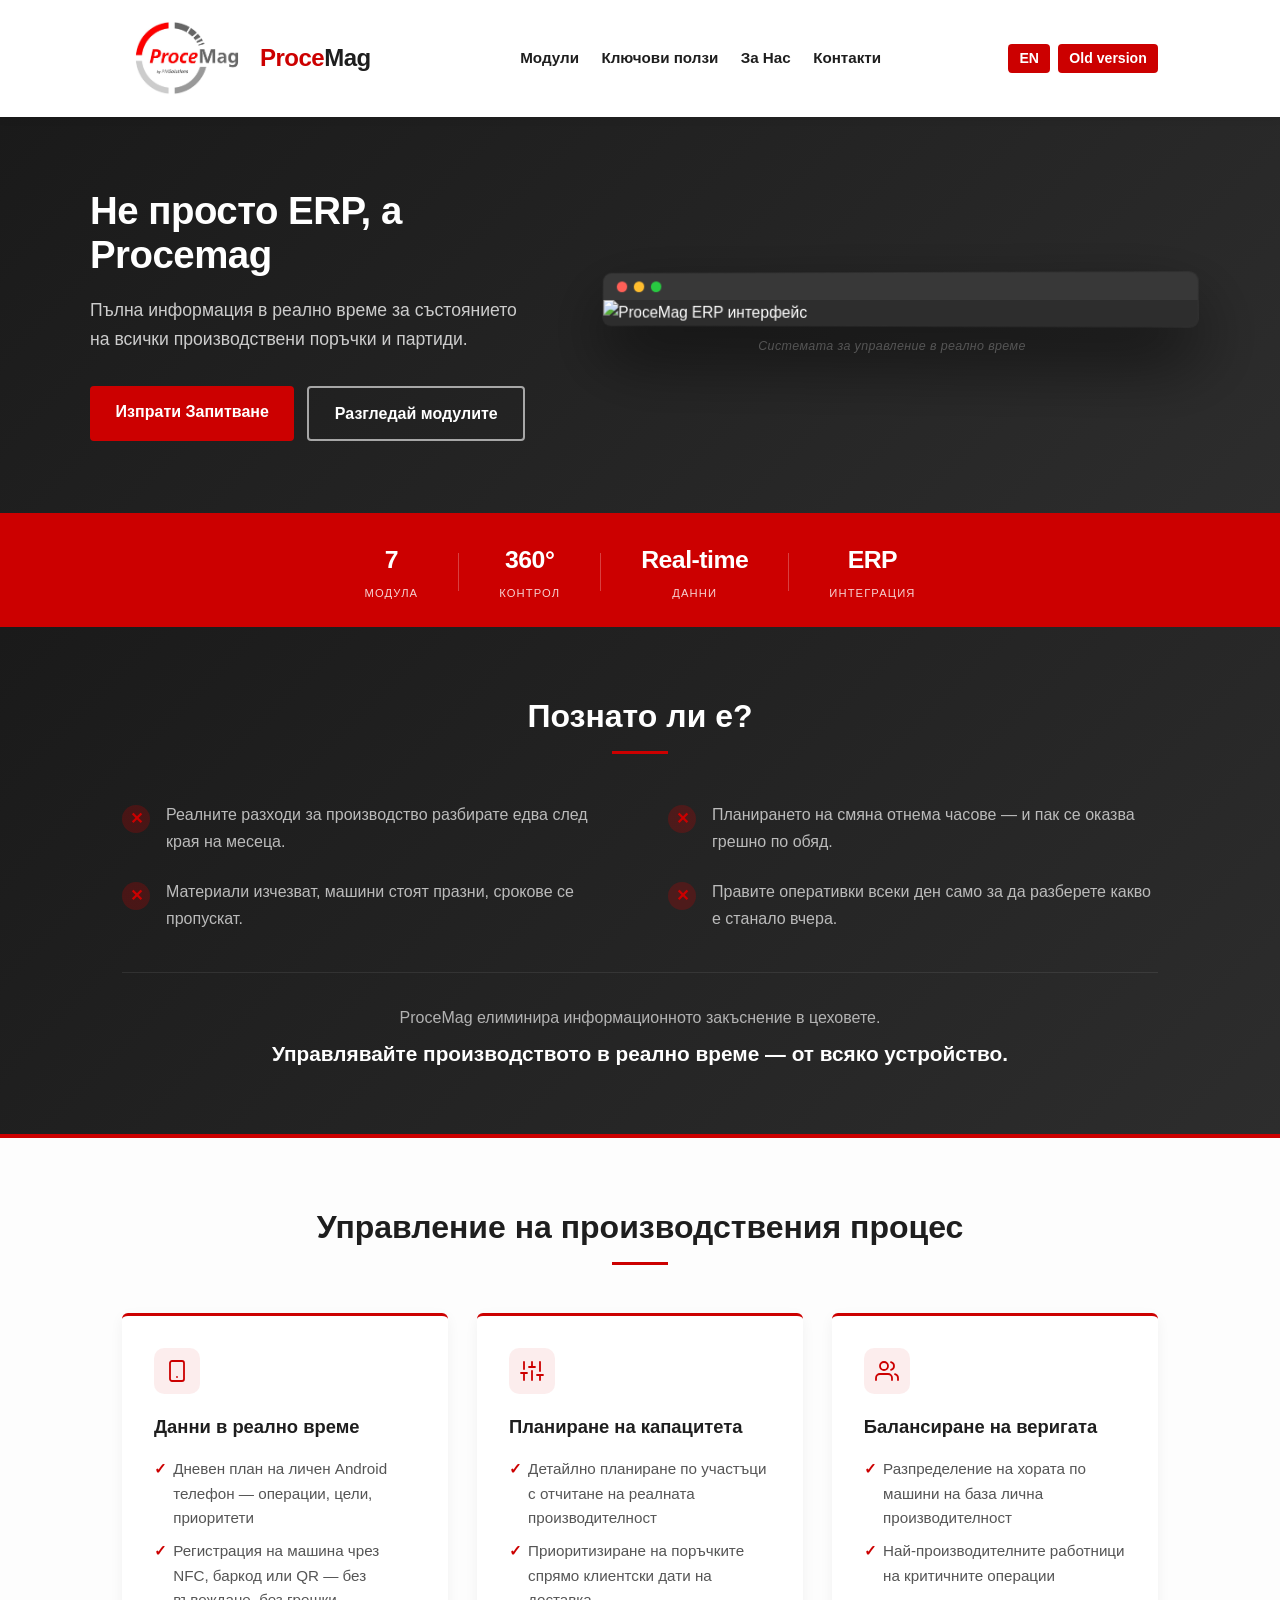
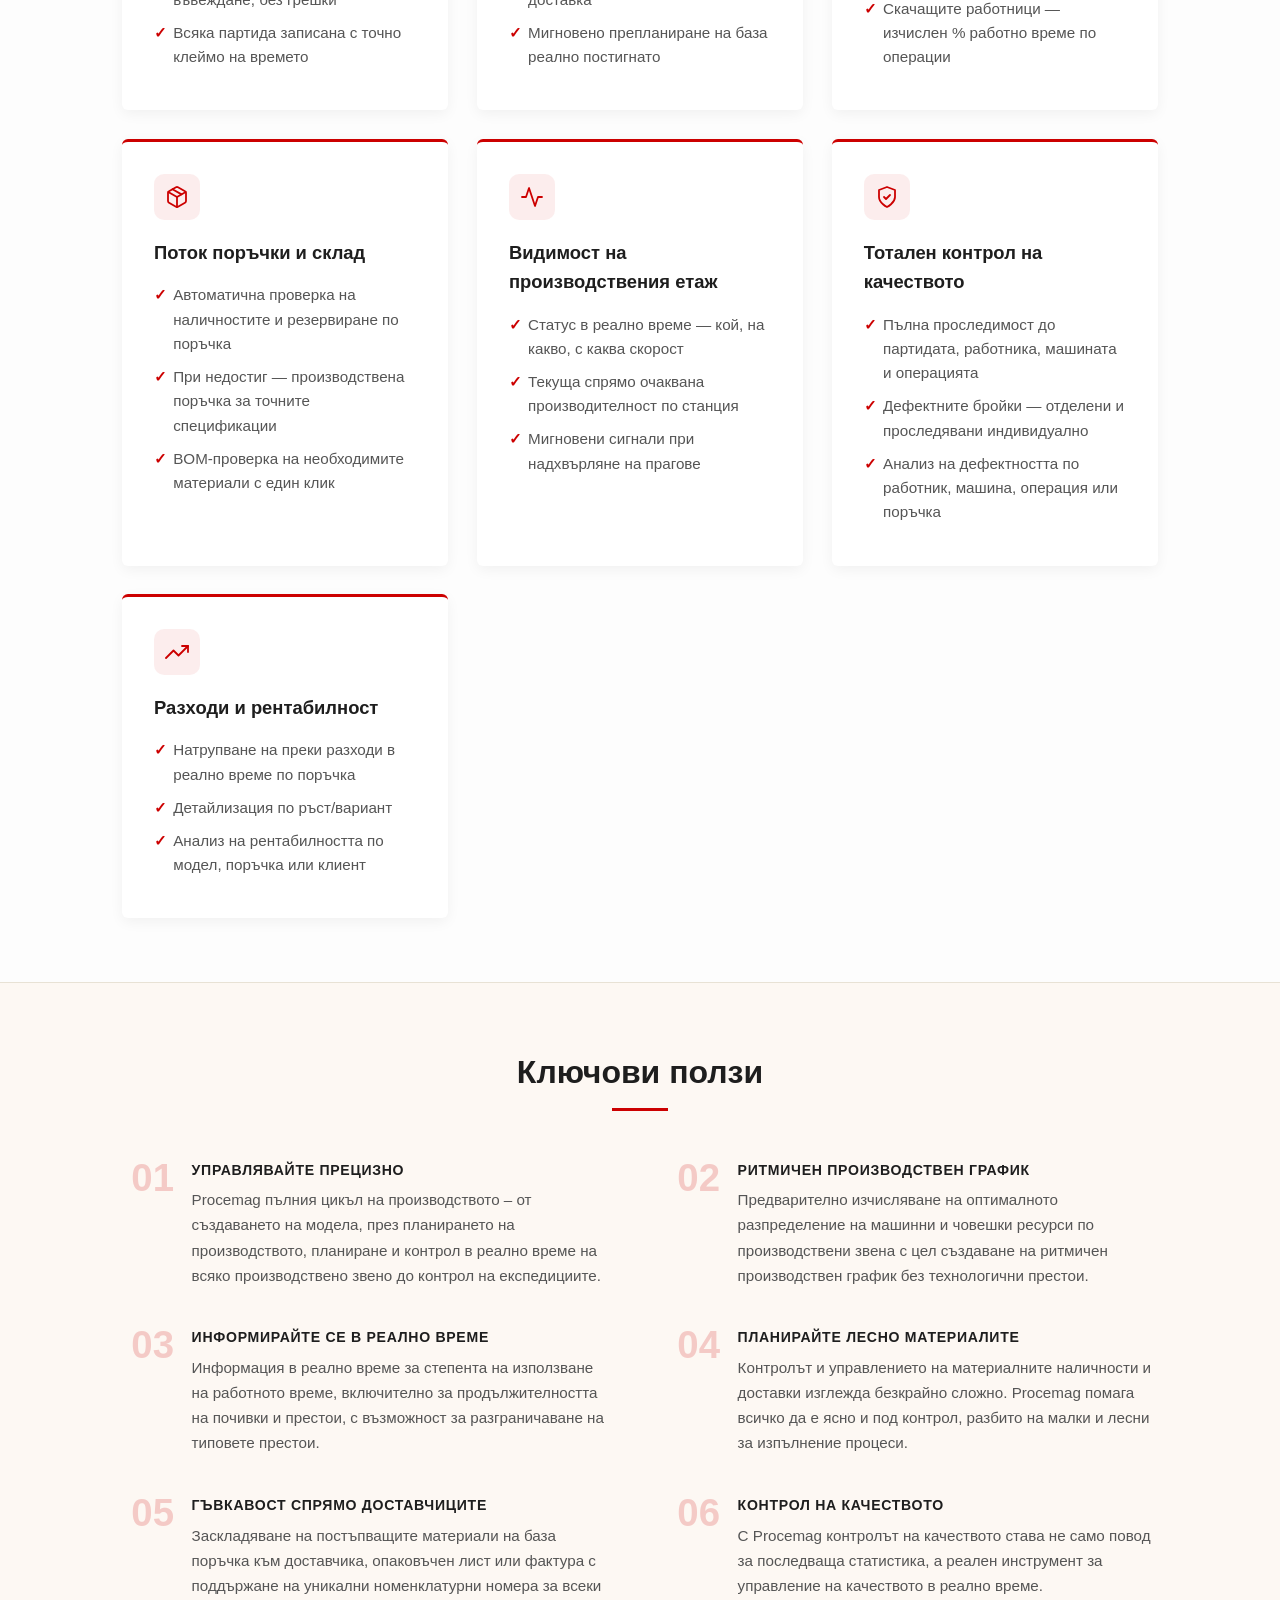
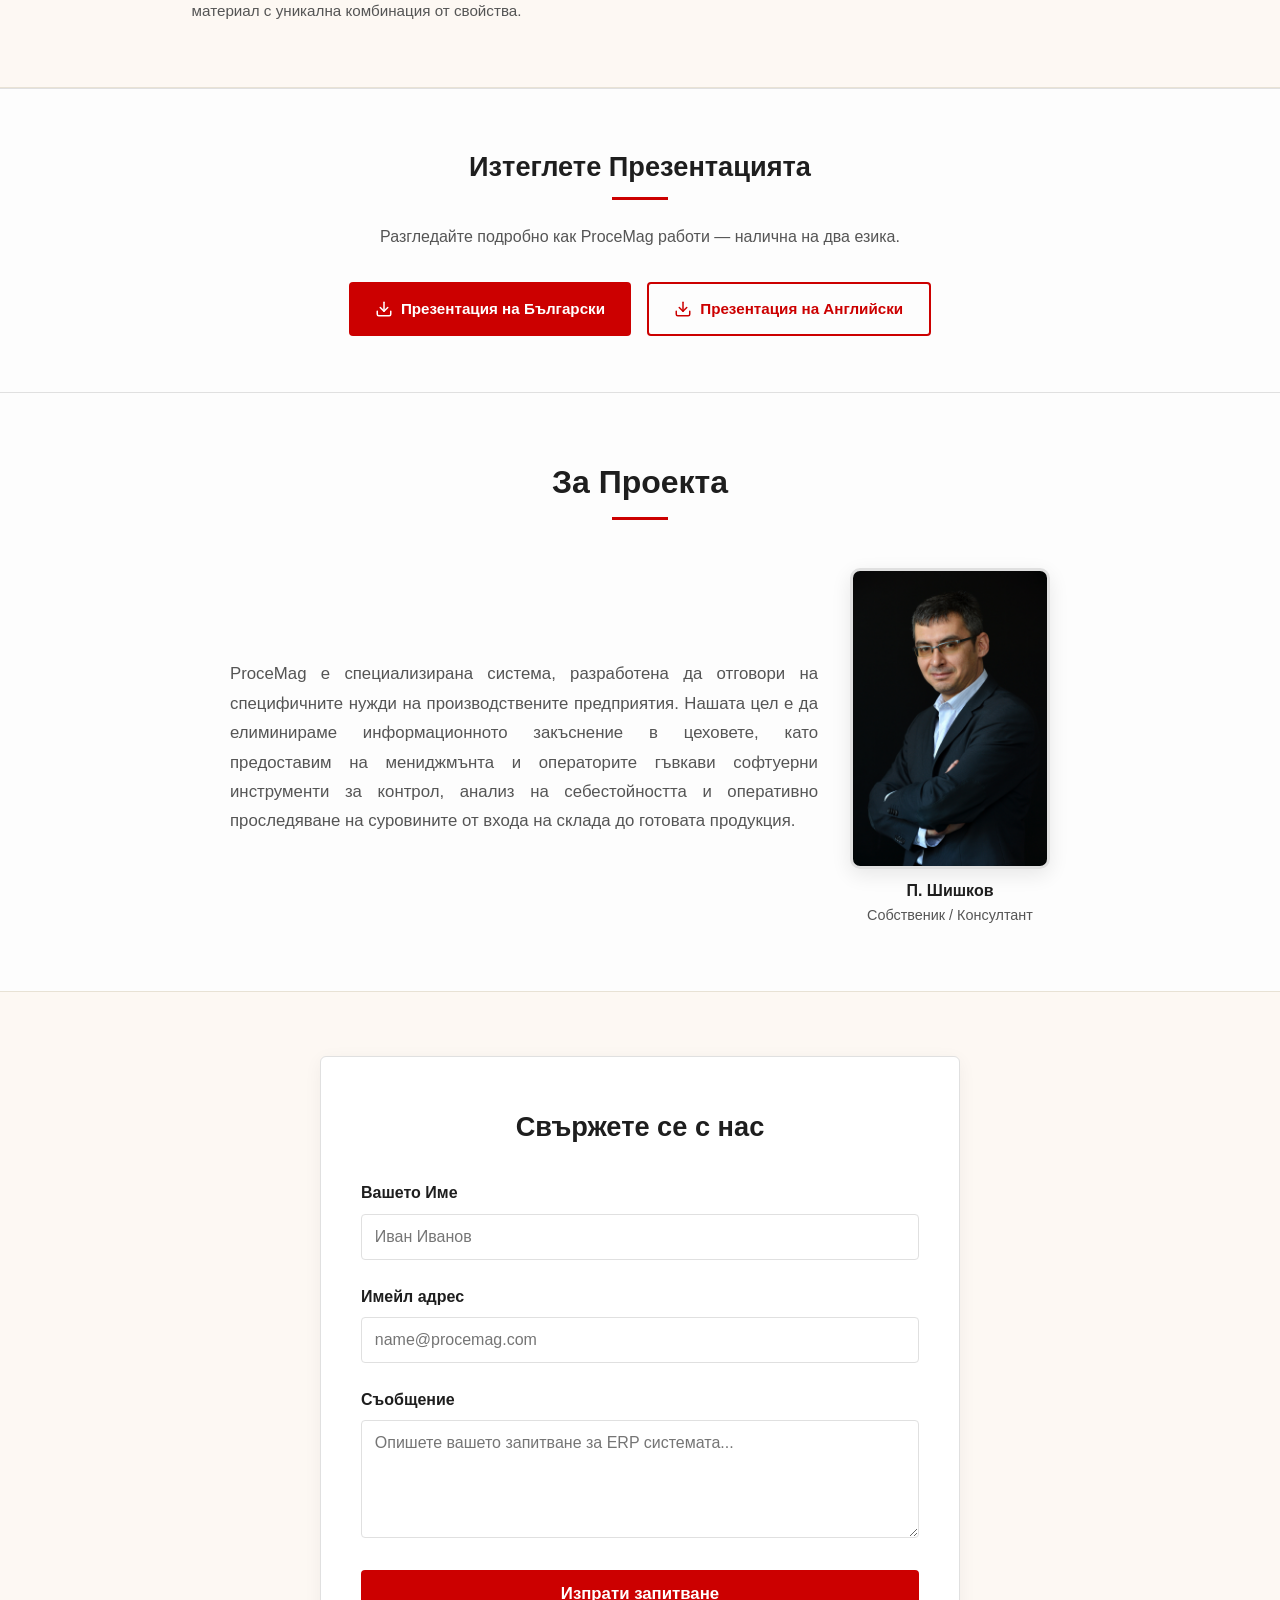
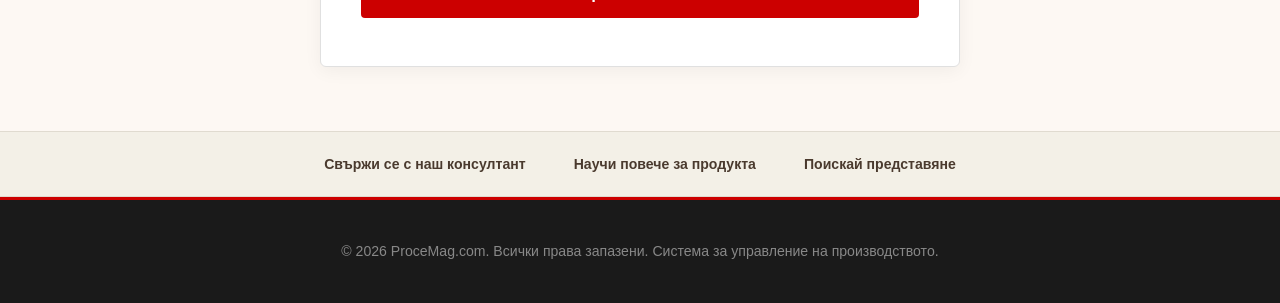
==== Index.html @ 3af95a16 "Add files via upload" ====
<!DOCTYPE html>
<html lang="bg">
<head>
    <meta charset="UTF-8">
    <meta name="viewport" content="width=device-width, initial-scale=1.0">
    <title data-i18n-key="title">ProceMag - Управление на производствения процес</title>
    <style>
        :root {
            --primary:       #cc0000;
            --primary-hover: #a30000;
            --dark:          #1e1e1e;
            --light:         #fdfdfd;
            --gray:          #555555;
            --border:        #e0e0e0;
            --warm:          #FDF8F3;
            --warm-border:   #e8e2d5;
        }

        *, *::before, *::after { box-sizing: border-box; margin: 0; padding: 0; }

        body {
            font-family: 'Segoe UI', Arial, sans-serif;
            background: var(--light);
            color: var(--dark);
            line-height: 1.6;
        }

        /* ── HEADER / NAV ───────────────────────────────────────── */
        header {
            background: #fff;
            box-shadow: 0 2px 8px rgba(0,0,0,0.08);
            position: sticky;
            top: 0;
            z-index: 1000;
        }

        .nav-container {
            max-width: 1100px;
            margin: 0 auto;
            display: flex;
            align-items: center;
            justify-content: space-between;
            padding: 0.9rem 2rem;
            gap: 1rem;
        }

        .logo-container {
            display: flex;
            align-items: center;
            text-decoration: none;
            flex-shrink: 0;
        }
        .logo-img  { width: 130px; height: auto; margin-right: 0.5rem; }
        .logo-text { font-size: 1.5rem; font-weight: 800; color: var(--primary); letter-spacing: -0.5px; }
        .logo-dot  { color: var(--dark); }

        nav {
            display: flex;
            align-items: center;
            flex-wrap: wrap;
        }
        nav a {
            text-decoration: none;
            color: var(--dark);
            margin-left: 1.4rem;
            font-weight: 600;
            font-size: 0.95rem;
            white-space: nowrap;
            transition: color 0.2s;
        }
        nav a:hover { color: var(--primary); }

        .nav-actions {
            display: flex;
            align-items: center;
            gap: 0.5rem;
            flex-shrink: 0;
        }

        /* Hamburger (hidden on desktop) */
        .hamburger {
            display: none;
            flex-direction: column;
            justify-content: space-between;
            width: 22px;
            height: 16px;
            background: none;
            border: none;
            cursor: pointer;
            padding: 0;
        }
        .hamburger span {
            display: block;
            height: 2px;
            background: var(--dark);
            border-radius: 2px;
            transition: all 0.25s;
        }

        /* ── BUTTONS ─────────────────────────────────────────────── */
        .btn {
            display: inline-block;
            background: var(--primary);
            color: #fff;
            padding: 0.8rem 1.6rem;
            border-radius: 4px;
            text-decoration: none;
            font-weight: 600;
            border: none;
            cursor: pointer;
            transition: background 0.2s;
            font-size: 1rem;
        }
        .btn:hover      { background: var(--primary-hover); }
        .btn.small      { padding: 0.42rem 0.7rem; font-size: 0.88rem; }
        .btn.secondary  { background: transparent; color: #fff; border: 2px solid rgba(255,255,255,0.6); }
        .btn.secondary:hover { background: rgba(255,255,255,0.12); }

        /* ── HERO ────────────────────────────────────────────────── */
        .hero {
            background: linear-gradient(135deg, #1a1a1a 0%, #2d2d2d 100%);
            color: #fff;
            padding: 4.5rem 2rem;
            border-bottom: 4px solid var(--primary);
            overflow: hidden;
        }
        .hero-container {
            max-width: 1100px;
            margin: 0 auto;
            display: flex;
            align-items: center;
            gap: 4rem;
        }
        .hero-text       { flex: 0 0 40%; }
        .hero-text h1    { font-size: 2.4rem; font-weight: 800; letter-spacing: -0.5px; line-height: 1.15; margin-bottom: 1.2rem; }
        .hero-text p     { font-size: 1.1rem; color: #ccc; margin-bottom: 2rem; line-height: 1.65; }
        .hero-btns       { display: flex; gap: 0.8rem; flex-wrap: wrap; }

        .hero-visual { flex: 1; min-width: 0; }

        .screenshot-frame {
            background: #2d2d2d;
            border-radius: 8px;
            overflow: hidden;
            box-shadow: 0 30px 70px rgba(0,0,0,0.6), 0 0 0 1px rgba(255,255,255,0.07);
            transform: perspective(900px) rotateY(-5deg) rotateX(2deg);
            transition: transform 0.45s ease;
            position: relative;
        }
        .screenshot-frame:hover {
            transform: perspective(900px) rotateY(0deg) rotateX(0deg);
        }
        .screenshot-toolbar {
            background: #383838;
            padding: 8px 14px;
            display: flex;
            gap: 7px;
            align-items: center;
        }
        .screenshot-toolbar .dot { width: 11px; height: 11px; border-radius: 50%; }
        .dot-r { background: #ff5f57; }
        .dot-y { background: #ffbd2e; }
        .dot-g { background: #28c941; }

        .screenshot-frame { cursor: zoom-in; }
        .screenshot-frame img { width: 100%; display: block; opacity: 1; image-rendering: -webkit-optimize-contrast; }

        .zoom-badge {
            position: absolute;
            bottom: 0.6rem; right: 0.6rem;
            background: rgba(0,0,0,0.55);
            color: #fff;
            border-radius: 4px;
            padding: 0.25rem 0.5rem;
            font-size: 0.72rem;
            display: flex; align-items: center; gap: 0.3rem;
            opacity: 0;
            transition: opacity 0.2s;
            pointer-events: none;
            backdrop-filter: blur(4px);
        }
        .zoom-badge svg { width: 13px; height: 13px; stroke: #fff; fill: none; stroke-width: 2; }
        .screenshot-frame:hover .zoom-badge { opacity: 1; }

        /* ── IMAGE LIGHTBOX ──────────────────────────────────────── */
        .img-lightbox {
            position: fixed;
            inset: 0;
            background: rgba(0,0,0,0.9);
            display: none;
            align-items: center;
            justify-content: center;
            z-index: 3000;
            padding: 2rem;
            cursor: zoom-out;
        }
        .img-lightbox.open { display: flex; }
        .img-lightbox img {
            max-width: 95vw;
            max-height: 90vh;
            object-fit: contain;
            border-radius: 6px;
            box-shadow: 0 20px 60px rgba(0,0,0,0.8);
            cursor: default;
        }
        .lightbox-close {
            position: absolute;
            top: 1rem; right: 1.4rem;
            background: none;
            border: none;
            color: #fff;
            font-size: 2.2rem;
            line-height: 1;
            cursor: pointer;
            opacity: 0.7;
            transition: opacity 0.2s;
        }
        .lightbox-close:hover { opacity: 1; }

        .screenshot-caption {
            text-align: center;
            color: rgba(255,255,255,0.38);
            font-size: 0.78rem;
            margin-top: 0.75rem;
            font-style: italic;
            letter-spacing: 0.03em;
        }

        /* ── STATS STRIP ─────────────────────────────────────────── */
        .stats-strip {
            background: var(--primary);
            color: #fff;
            padding: 1.4rem 2rem;
        }
        .stats-inner {
            max-width: 1100px;
            margin: 0 auto;
            display: flex;
            justify-content: center;
            align-items: center;
            gap: 2.5rem;
            flex-wrap: wrap;
        }
        .stat { text-align: center; }
        .stat strong { display: block; font-size: 1.55rem; font-weight: 800; letter-spacing: -0.5px; }
        .stat span   { font-size: 0.7rem; opacity: 0.82; text-transform: uppercase; letter-spacing: 0.1em; }
        .stat-divider { width: 1px; height: 38px; background: rgba(255,255,255,0.25); flex-shrink: 0; }

        /* ── SHARED SECTION WRAPPER ──────────────────────────────── */
        .section-inner {
            max-width: 1100px;
            margin: 0 auto;
            padding: 4rem 2rem;
        }

        .section-title {
            text-align: center;
            font-size: 2rem;
            color: var(--dark);
            margin-bottom: 3rem;
            position: relative;
            padding-bottom: 0.75rem;
        }
        .section-title::after {
            content: '';
            position: absolute;
            bottom: 0; left: 50%;
            transform: translateX(-50%);
            width: 56px; height: 3px;
            background: var(--primary);
        }

        /* ── FEATURES (white) ────────────────────────────────────── */
        .features-section { background: var(--light); }

        .grid {
            display: grid;
            grid-template-columns: repeat(auto-fit, minmax(290px, 1fr));
            gap: 1.8rem;
        }

        .card {
            background: #fff;
            padding: 2rem;
            border-radius: 6px;
            border-top: 3px solid var(--primary);
            box-shadow: 0 4px 14px rgba(0,0,0,0.05);
            transition: transform 0.22s ease, box-shadow 0.22s ease;
        }
        .card:hover {
            transform: translateY(-5px);
            box-shadow: 0 16px 36px rgba(0,0,0,0.1);
        }

        .card-icon {
            width: 46px; height: 46px;
            background: rgba(204,0,0,0.07);
            border-radius: 10px;
            display: flex; align-items: center; justify-content: center;
            margin-bottom: 1.1rem;
        }
        .card-icon svg {
            width: 24px; height: 24px;
            stroke: var(--primary); fill: none;
            stroke-width: 1.8; stroke-linecap: round; stroke-linejoin: round;
        }

        .card h3 { font-size: 1.15rem; margin-bottom: 1rem; color: var(--dark); }

        .card ul { list-style: none; }
        .card li {
            margin-bottom: 0.55rem;
            color: var(--gray);
            padding-left: 1.2rem;
            position: relative;
            font-size: 0.95rem;
        }
        .card li::before { content: "✓"; position: absolute; left: 0; color: var(--primary); font-weight: 700; }

        /* ── BENEFITS (warm bg, numbered) ────────────────────────── */
        .benefits-section {
            background: var(--warm);
            border-top: 1px solid var(--warm-border);
            border-bottom: 1px solid var(--warm-border);
        }
        .benefits-grid {
            display: grid;
            grid-template-columns: 1fr 1fr;
            gap: 2.4rem 3.5rem;
        }
        .benefit-item { display: flex; gap: 1.1rem; align-items: flex-start; }
        .benefit-number {
            font-size: 2.4rem; font-weight: 800;
            color: var(--primary); opacity: 0.18;
            line-height: 1; flex-shrink: 0;
            width: 52px; text-align: right;
        }
        .benefit-body h3 {
            font-size: 0.88rem; font-weight: 700;
            color: var(--dark); margin-bottom: 0.4rem;
            letter-spacing: 0.05em; text-transform: uppercase;
        }
        .benefit-body p { font-size: 0.95rem; color: var(--gray); line-height: 1.65; }

        /* ── ABOUT (white) ───────────────────────────────────────── */
        .about-wrap { background: var(--light); }
        .about-section { max-width: 820px; margin: 0 auto; }
        .about-inner { display: flex; gap: 2rem; align-items: center; flex-wrap: wrap; margin-top: 1rem; }
        .about-text  { flex: 1; min-width: 240px; font-size: 1.05rem; color: var(--gray); text-align: justify; line-height: 1.75; }
        .about-photo {
            width: 210px; height: auto; max-width: 100%;
            object-fit: cover; object-position: center;
            border-radius: 10px;
            box-shadow: 0 6px 20px rgba(0,0,0,0.09);
            border: 3px solid var(--border);
            display: block; margin: 0 auto;
        }

        /* ── CONTACT (warm bg) ───────────────────────────────────── */
        .contact-wrap {
            background: var(--warm);
            border-top: 1px solid var(--warm-border);
        }
        .contact-section {
            background: #fff;
            border-radius: 6px;
            border: 1px solid var(--border);
            padding: 3rem 2.5rem;
            max-width: 640px;
            margin: 0 auto;
            box-shadow: 0 4px 18px rgba(0,0,0,0.05);
        }
        .form-group { margin-bottom: 1.5rem; }
        .form-group label { display: block; margin-bottom: 0.5rem; font-weight: 600; color: var(--dark); }
        .form-group input,
        .form-group textarea {
            width: 100%; padding: 0.8rem;
            border: 1px solid var(--border); border-radius: 4px;
            font-size: 1rem; outline: none;
            transition: border-color 0.2s; font-family: inherit;
        }
        .form-group input:focus,
        .form-group textarea:focus { border-color: var(--primary); }
        .submit-btn {
            width: 100%; background: var(--primary); color: #fff;
            border: none; padding: 0.9rem; font-size: 1.05rem;
            font-weight: 600; border-radius: 4px; cursor: pointer;
            transition: background 0.2s;
        }
        .submit-btn:hover { background: var(--primary-hover); }

        /* ── PRE-FOOTER CTA STRIP ────────────────────────────────── */
        .cta-strip {
            background: #F3F0E7;
            border-top: 1px solid #e0dbd0;
            border-bottom: 1px solid #e0dbd0;
            padding: 1.3rem 2rem;
        }
        .cta-strip-inner {
            max-width: 1100px; margin: 0 auto;
            display: flex; justify-content: center;
            align-items: center; gap: 3rem; flex-wrap: wrap;
        }
        .cta-strip a {
            color: #4a3a2e; text-decoration: none;
            font-size: 0.88rem; font-weight: 600;
            white-space: nowrap; transition: color 0.2s;
        }
        .cta-strip a:hover { color: var(--primary); text-decoration: underline; }

        /* ── FOOTER ──────────────────────────────────────────────── */
        footer {
            text-align: center; padding: 2.5rem;
            background: #1a1a1a; color: #888;
            font-size: 0.88rem; border-top: 3px solid var(--primary);
        }

        /* ── MODAL ───────────────────────────────────────────────── */
        .modal-overlay {
            position: fixed; inset: 0;
            background: rgba(0,0,0,0.62);
            display: none; align-items: center; justify-content: center;
            z-index: 2000;
        }
        .modal-content {
            width: 95%; max-width: 1100px; height: 85%;
            background: #fff; border-radius: 6px;
            overflow: hidden; display: flex; flex-direction: column;
        }
        .modal-header {
            padding: 0.5rem 1rem; background: #fafafa;
            border-bottom: 1px solid var(--border);
            display: flex; align-items: center; justify-content: space-between;
        }
        .modal-body { flex: 1 1 auto; }
        .modal-body iframe { width: 100%; height: 100%; border: 0; }

        /* ── PAIN POINTS ─────────────────────────────────────────── */
        .pain-section {
            background: linear-gradient(135deg, #1a1a1a 0%, #2d2d2d 100%);
            color: #fff;
            border-bottom: 4px solid var(--primary);
        }
        .pain-section .section-title { color: #fff; }
        .pain-section .section-title::after { background: var(--primary); }
        .pain-grid {
            display: grid;
            grid-template-columns: 1fr 1fr;
            gap: 1.5rem 3.5rem;
            margin-bottom: 2.5rem;
        }
        .pain-item {
            display: flex;
            gap: 1rem;
            align-items: flex-start;
        }
        .pain-x {
            flex-shrink: 0;
            width: 28px; height: 28px;
            border-radius: 50%;
            background: rgba(204,0,0,0.25);
            display: flex; align-items: center; justify-content: center;
            color: var(--primary);
            font-weight: 800;
            font-size: 1rem;
            margin-top: 0.15rem;
        }
        .pain-item p { color: #bbb; font-size: 1rem; line-height: 1.65; }
        .pain-bridge {
            text-align: center;
            padding-top: 2rem;
            border-top: 1px solid rgba(255,255,255,0.08);
        }
        .pain-bridge p {
            color: rgba(255,255,255,0.65);
            font-size: 1rem;
            margin-bottom: 0.4rem;
        }
        .pain-bridge strong {
            display: block;
            color: #fff;
            font-size: 1.3rem;
            font-weight: 800;
        }

        /* ── DOWNLOAD PRESENTATIONS ──────────────────────────────── */
        .download-wrap {
            background: var(--light);
            border-top: 1px solid var(--border);
            border-bottom: 1px solid var(--border);
        }
        .download-inner {
            max-width: 680px;
            margin: 0 auto;
            padding: 3.5rem 2rem;
            text-align: center;
        }
        .download-inner h2 {
            font-size: 1.7rem;
            font-weight: 800;
            color: var(--dark);
            margin-bottom: 0.75rem;
            position: relative;
            padding-bottom: 0.75rem;
        }
        .download-inner h2::after {
            content: '';
            position: absolute;
            bottom: 0; left: 50%;
            transform: translateX(-50%);
            width: 56px; height: 3px;
            background: var(--primary);
        }
        .download-inner > p {
            color: var(--gray);
            margin-top: 1.5rem;
            margin-bottom: 2rem;
            font-size: 1rem;
        }
        .download-btns {
            display: flex;
            gap: 1rem;
            justify-content: center;
            flex-wrap: wrap;
        }
        .btn-dl {
            display: inline-flex;
            align-items: center;
            gap: 0.5rem;
            background: var(--primary);
            color: #fff;
            text-decoration: none;
            padding: 0.8rem 1.6rem;
            border-radius: 4px;
            font-weight: 600;
            font-size: 0.95rem;
            transition: background 0.2s, color 0.2s;
        }
        .btn-dl:hover { background: var(--primary-hover); }
        .btn-dl svg { width: 18px; height: 18px; fill: none; stroke: #fff; stroke-width: 2; stroke-linecap: round; stroke-linejoin: round; flex-shrink: 0; }
        .btn-dl.outline { background: transparent; color: var(--primary); border: 2px solid var(--primary); }
        .btn-dl.outline svg { stroke: var(--primary); }
        .btn-dl.outline:hover { background: var(--primary); color: #fff; }
        .btn-dl.outline:hover svg { stroke: #fff; }

        /* ── RESPONSIVE ──────────────────────────────────────────── */
        @media (max-width: 900px) {
            .hero-container { gap: 2.5rem; }
            .hero-text { flex: 0 0 45%; }
        }

        @media (max-width: 768px) {
            /* Mobile nav */
            nav {
                display: none;
                position: absolute;
                top: 100%; left: 0; right: 0;
                background: #fff;
                flex-direction: column;
                align-items: flex-start;
                padding: 0.8rem 1.5rem 1.2rem;
                box-shadow: 0 8px 20px rgba(0,0,0,0.1);
                border-top: 1px solid var(--border);
                z-index: 999;
            }
            nav.open { display: flex; }
            nav a    { margin-left: 0; padding: 0.65rem 0; border-bottom: 1px solid var(--border); width: 100%; }
            nav a:last-child { border-bottom: none; }
            .hamburger { display: flex; }

            /* Hero stacks */
            .hero-container { flex-direction: column; gap: 2.5rem; }
            .hero-text { flex: none; width: 100%; text-align: center; }
            .hero-text h1 { font-size: 1.9rem; }
            .hero-btns { justify-content: center; }
            .hero-visual { width: 100%; }
            .screenshot-frame { transform: none !important; }

            /* Stats */
            .stat-divider { display: none; }
            .stats-inner  { gap: 1.4rem; }

            /* Pain grid 1-col */
            .pain-grid { grid-template-columns: 1fr; gap: 1.4rem; }

            /* Benefits 1-col */
            .benefits-grid { grid-template-columns: 1fr; gap: 1.8rem; }

            /* CTA strip */
            .cta-strip-inner { flex-direction: column; gap: 0.9rem; text-align: center; }

            /* Sections */
            .section-inner { padding: 2.5rem 1.2rem; }
            .section-title { font-size: 1.65rem; }
        }

        @media (max-width: 480px) {
            .hero-text h1  { font-size: 1.6rem; }
            .about-photo   { width: 150px; }
            .contact-section { padding: 2rem 1.2rem; }
        }
    </style>
</head>
<body>

    <!-- ── HEADER ─────────────────────────────────────────────── -->
    <header>
        <div class="nav-container">
            <a href="#" class="logo-container">
                <img src="ProceMag_logo.png" alt="ProceMag" class="logo-img" onerror="this.style.display='none'">
                <span class="logo-text">Proce<span class="logo-dot">Mag</span></span>
            </a>
            <nav id="mainNav">
                <a href="#features"  data-i18n-key="nav.modules">Модули</a>
                <a href="#benefits"  data-i18n-key="nav.benefits">Ключови ползи</a>
                <a href="#about"     data-i18n-key="nav.about">За Нас</a>
                <a href="#contact"   data-i18n-key="nav.contact">Контакти</a>
            </nav>
            <div class="nav-actions">
                <button id="langToggle" class="btn small" aria-label="Toggle language">EN</button>
                <button id="oldBtn"     class="btn small" aria-label="Old version">Old version</button>
                <button id="hamburgerBtn" class="hamburger" aria-label="Toggle menu">
                    <span></span><span></span><span></span>
                </button>
            </div>
        </div>
    </header>

    <!-- ── HERO ───────────────────────────────────────────────── -->
    <section class="hero">
        <div class="hero-container">
            <div class="hero-text">
                <h1 data-i18n-key="hero.h1">Не просто ERP, а Procemag</h1>
                <p data-i18n-key="hero.p">Пълна информация в реално време за
                    състоянието на всички производствени поръчки и партиди.</p>
                <div class="hero-btns">
                    <a href="#contact" class="btn"           data-i18n-key="hero.cta">Изпрати Запитване</a>
                    <a href="#features" class="btn secondary" data-i18n-key="hero.cta2">Разгледай модулите</a>
                </div>
            </div>
            <div class="hero-visual">
                <div class="screenshot-frame">
                    <div class="screenshot-toolbar">
                        <span class="dot dot-r"></span>
                        <span class="dot dot-y"></span>
                        <span class="dot dot-g"></span>
                    </div>
                    <img src="Old/img/indexImg.png" alt="ProceMag ERP интерфейс" id="heroScreenshot" />
                    <div class="zoom-badge">
                        <svg viewBox="0 0 24 24"><circle cx="11" cy="11" r="8"/><line x1="21" y1="21" x2="16.65" y2="16.65"/><line x1="11" y1="8" x2="11" y2="14"/><line x1="8" y1="11" x2="14" y2="11"/></svg>
                        Click to enlarge
                    </div>
                </div>
                <p class="screenshot-caption" data-i18n-key="hero.caption">Системата за управление в реално време</p>
            </div>
        </div>
    </section>

    <!-- ── STATS STRIP ────────────────────────────────────────── -->
    <div class="stats-strip">
        <div class="stats-inner">
            <div class="stat">
                <strong data-i18n-key="stat1.value">7</strong>
                <span   data-i18n-key="stat1.label">Модула</span>
            </div>
            <div class="stat-divider"></div>
            <div class="stat">
                <strong data-i18n-key="stat2.value">360°</strong>
                <span   data-i18n-key="stat2.label">Контрол</span>
            </div>
            <div class="stat-divider"></div>
            <div class="stat">
                <strong data-i18n-key="stat3.value">Real-time</strong>
                <span   data-i18n-key="stat3.label">Данни</span>
            </div>
            <div class="stat-divider"></div>
            <div class="stat">
                <strong data-i18n-key="stat4.value">ERP</strong>
                <span   data-i18n-key="stat4.label">Интеграция</span>
            </div>
        </div>
    </div>

    <!-- ── PAIN POINTS ──────────────────────────────────────────── -->
    <section class="pain-section">
        <div class="section-inner">
            <h2 class="section-title" data-i18n-key="pain.title">Познато ли е?</h2>
            <div class="pain-grid">
                <div class="pain-item">
                    <div class="pain-x">✕</div>
                    <p data-i18n-key="pain.1">Реалните разходи за производство разбирате едва след края на месеца.</p>
                </div>
                <div class="pain-item">
                    <div class="pain-x">✕</div>
                    <p data-i18n-key="pain.2">Планирането на смяна отнема часове — и пак се оказва грешно по обяд.</p>
                </div>
                <div class="pain-item">
                    <div class="pain-x">✕</div>
                    <p data-i18n-key="pain.3">Материали изчезват, машини стоят празни, срокове се пропускат.</p>
                </div>
                <div class="pain-item">
                    <div class="pain-x">✕</div>
                    <p data-i18n-key="pain.4">Правите оперативки всеки ден само за да разберете какво е станало вчера.</p>
                </div>
            </div>
            <div class="pain-bridge">
                <p data-i18n-key="pain.bridge">ProceMag елиминира информационното закъснение в цеховете.</p>
                <strong data-i18n-key="pain.answer">Управлявайте производството в реално време — от всяко устройство.</strong>
            </div>
        </div>
    </section>

    <!-- ── MODULES ────────────────────────────────────────────── -->
    <section class="features-section" id="features">
        <div class="section-inner">
            <h2 class="section-title" data-i18n-key="main.title">Управление на производствения процес</h2>
            <div class="grid">

                <div class="card">
                    <div class="card-icon">
                        <!-- smartphone / real-time data -->
                        <svg viewBox="0 0 24 24"><rect x="5" y="2" width="14" height="20" rx="2" ry="2"/><line x1="12" y1="18" x2="12.01" y2="18"/></svg>
                    </div>
                    <h3 data-i18n-key="card1.title">Данни в реално време</h3>
                    <ul>
                        <li data-i18n-key="card1.li1">Дневен план на личен Android телефон — операции, цели, приоритети</li>
                        <li data-i18n-key="card1.li2">Регистрация на машина чрез NFC, баркод или QR — без въвеждане, без грешки</li>
                        <li data-i18n-key="card1.li3">Всяка партида записана с точно клеймо на времето</li>
                    </ul>
                </div>

                <div class="card">
                    <div class="card-icon">
                        <!-- sliders / capacity planning -->
                        <svg viewBox="0 0 24 24"><line x1="4" y1="21" x2="4" y2="14"/><line x1="4" y1="10" x2="4" y2="3"/><line x1="12" y1="21" x2="12" y2="12"/><line x1="12" y1="8" x2="12" y2="3"/><line x1="20" y1="21" x2="20" y2="16"/><line x1="20" y1="12" x2="20" y2="3"/><line x1="1" y1="14" x2="7" y2="14"/><line x1="9" y1="8" x2="15" y2="8"/><line x1="17" y1="16" x2="23" y2="16"/></svg>
                    </div>
                    <h3 data-i18n-key="card2.title">Планиране на капацитета</h3>
                    <ul>
                        <li data-i18n-key="card2.li1">Детайлно планиране по участъци с отчитане на реалната производителност</li>
                        <li data-i18n-key="card2.li2">Приоритизиране на поръчките спрямо клиентски дати на доставка</li>
                        <li data-i18n-key="card2.li3">Мигновено препланиране на база реално постигнато</li>
                    </ul>
                </div>

                <div class="card">
                    <div class="card-icon">
                        <!-- users / line balancing -->
                        <svg viewBox="0 0 24 24"><path d="M17 21v-2a4 4 0 0 0-4-4H5a4 4 0 0 0-4 4v2"/><circle cx="9" cy="7" r="4"/><path d="M23 21v-2a4 4 0 0 0-3-3.87"/><path d="M16 3.13a4 4 0 0 1 0 7.75"/></svg>
                    </div>
                    <h3 data-i18n-key="card3.title">Балансиране на веригата</h3>
                    <ul>
                        <li data-i18n-key="card3.li1">Разпределение на хората по машини на база лична производителност</li>
                        <li data-i18n-key="card3.li2">Най-производителните работници на критичните операции</li>
                        <li data-i18n-key="card3.li3">Скачащите работници — изчислен % работно време по операции</li>
                    </ul>
                </div>

                <div class="card">
                    <div class="card-icon">
                        <!-- package / order & warehouse -->
                        <svg viewBox="0 0 24 24"><line x1="16.5" y1="9.4" x2="7.5" y2="4.21"/><path d="M21 16V8a2 2 0 0 0-1-1.73l-7-4a2 2 0 0 0-2 0l-7 4A2 2 0 0 0 3 8v8a2 2 0 0 0 1 1.73l7 4a2 2 0 0 0 2 0l7-4A2 2 0 0 0 21 16z"/><polyline points="3.27 6.96 12 12.01 20.73 6.96"/><line x1="12" y1="22.08" x2="12" y2="12"/></svg>
                    </div>
                    <h3 data-i18n-key="card4.title">Поток поръчки и склад</h3>
                    <ul>
                        <li data-i18n-key="card4.li1">Автоматична проверка на наличностите и резервиране по поръчка</li>
                        <li data-i18n-key="card4.li2">При недостиг — производствена поръчка за точните спецификации</li>
                        <li data-i18n-key="card4.li3">BOM-проверка на необходимите материали с един клик</li>
                    </ul>
                </div>

                <div class="card">
                    <div class="card-icon">
                        <!-- activity / floor visibility -->
                        <svg viewBox="0 0 24 24"><polyline points="22 12 18 12 15 21 9 3 6 12 2 12"/></svg>
                    </div>
                    <h3 data-i18n-key="card5.title">Видимост на производствения етаж</h3>
                    <ul>
                        <li data-i18n-key="card5.li1">Статус в реално време — кой, на какво, с каква скорост</li>
                        <li data-i18n-key="card5.li2">Текуща спрямо очаквана производителност по станция</li>
                        <li data-i18n-key="card5.li3">Мигновени сигнали при надхвърляне на прагове</li>
                    </ul>
                </div>

                <div class="card">
                    <div class="card-icon">
                        <!-- shield-check / quality -->
                        <svg viewBox="0 0 24 24"><path d="M12 22s8-4 8-10V5l-8-3-8 3v7c0 6 8 10 8 10z"/><polyline points="9 12 11 14 15 10"/></svg>
                    </div>
                    <h3 data-i18n-key="card6.title">Тотален контрол на качеството</h3>
                    <ul>
                        <li data-i18n-key="card6.li1">Пълна проследимост до партидата, работника, машината и операцията</li>
                        <li data-i18n-key="card6.li2">Дефектните бройки — отделени и проследявани индивидуално</li>
                        <li data-i18n-key="card6.li3">Анализ на дефектността по работник, машина, операция или поръчка</li>
                    </ul>
                </div>

                <div class="card">
                    <div class="card-icon">
                        <!-- trending-up / profitability -->
                        <svg viewBox="0 0 24 24"><polyline points="23 6 13.5 15.5 8.5 10.5 1 18"/><polyline points="17 6 23 6 23 12"/></svg>
                    </div>
                    <h3 data-i18n-key="card7.title">Разходи и рентабилност</h3>
                    <ul>
                        <li data-i18n-key="card7.li1">Натрупване на преки разходи в реално време по поръчка</li>
                        <li data-i18n-key="card7.li2">Детайлизация по ръст/вариант</li>
                        <li data-i18n-key="card7.li3">Анализ на рентабилността по модел, поръчка или клиент</li>
                    </ul>
                </div>

            </div>
        </div>
    </section>

    <!-- ── KEY BENEFITS ───────────────────────────────────────── -->
    <section class="benefits-section" id="benefits">
        <div class="section-inner">
            <h2 class="section-title" data-i18n-key="benefits.title">Ключови ползи</h2>
            <div class="benefits-grid">

                <div class="benefit-item">
                    <div class="benefit-number">01</div>
                    <div class="benefit-body">
                        <h3 data-i18n-key="benefit1.title">УПРАВЛЯВАЙТЕ ПРЕЦИЗНО</h3>
                        <p  data-i18n-key="benefit1.text">Procemag пълния цикъл на производството – от създаването на модела, през планирането на производството, планиране и контрол в реално време на всяко производствено звено до контрол на експедициите.</p>
                    </div>
                </div>

                <div class="benefit-item">
                    <div class="benefit-number">02</div>
                    <div class="benefit-body">
                        <h3 data-i18n-key="benefit2.title">РИТМИЧЕН ПРОИЗВОДСТВЕН ГРАФИК</h3>
                        <p  data-i18n-key="benefit2.text">Предварително изчисляване на оптималното разпределение на машинни и човешки ресурси по производствени звена с цел създаване на ритмичен производствен график без технологични престои.</p>
                    </div>
                </div>

                <div class="benefit-item">
                    <div class="benefit-number">03</div>
                    <div class="benefit-body">
                        <h3 data-i18n-key="benefit3.title">ИНФОРМИРАЙТЕ СЕ В РЕАЛНО ВРЕМЕ</h3>
                        <p  data-i18n-key="benefit3.text">Информация в реално време за степента на използване на работното време, включително за продължителността на почивки и престои, с възможност за разграничаване на типовете престои.</p>
                    </div>
                </div>

                <div class="benefit-item">
                    <div class="benefit-number">04</div>
                    <div class="benefit-body">
                        <h3 data-i18n-key="benefit4.title">ПЛАНИРАЙТЕ ЛЕСНО МАТЕРИАЛИТЕ</h3>
                        <p  data-i18n-key="benefit4.text">Контролът и управлението на материалните наличности и доставки изглежда безкрайно сложно. Procemag помага всичко да е ясно и под контрол, разбито на малки и лесни за изпълнение процеси.</p>
                    </div>
                </div>

                <div class="benefit-item">
                    <div class="benefit-number">05</div>
                    <div class="benefit-body">
                        <h3 data-i18n-key="benefit5.title">ГЪВКАВОСТ СПРЯМО ДОСТАВЧИЦИТЕ</h3>
                        <p  data-i18n-key="benefit5.text">Заскладяване на постъпващите материали на база поръчка към доставчика, опаковъчен лист или фактура с поддържане на уникални номенклатурни номера за всеки материал с уникална комбинация от свойства.</p>
                    </div>
                </div>

                <div class="benefit-item">
                    <div class="benefit-number">06</div>
                    <div class="benefit-body">
                        <h3 data-i18n-key="benefit6.title">КОНТРОЛ НА КАЧЕСТВОТО</h3>
                        <p  data-i18n-key="benefit6.text">С Procemag контролът на качеството става не само повод за последваща статистика, а реален инструмент за управление на качеството в реално време.</p>
                    </div>
                </div>

            </div>
        </div>
    </section>

    <!-- ── DOWNLOAD PRESENTATIONS ───────────────────────────────── -->
    <div class="download-wrap">
        <div class="download-inner">
            <h2 data-i18n-key="download.title">Изтеглете Презентацията</h2>
            <p data-i18n-key="download.text">Разгледайте подробно как ProceMag работи — налична на два езика.</p>
            <div class="download-btns">
                <a href="presentations/ProceMag_BG.pptx" download class="btn-dl">
                    <svg viewBox="0 0 24 24"><path d="M21 15v4a2 2 0 0 1-2 2H5a2 2 0 0 1-2-2v-4"/><polyline points="7 10 12 15 17 10"/><line x1="12" y1="15" x2="12" y2="3"/></svg>
                    <span data-i18n-key="download.bg">Презентация на Български</span>
                </a>
                <a href="presentations/ProceMag_EN.pptx" download class="btn-dl outline">
                    <svg viewBox="0 0 24 24"><path d="M21 15v4a2 2 0 0 1-2 2H5a2 2 0 0 1-2-2v-4"/><polyline points="7 10 12 15 17 10"/><line x1="12" y1="15" x2="12" y2="3"/></svg>
                    <span data-i18n-key="download.en">Презентация на Английски</span>
                </a>
            </div>
        </div>
    </div>

    <!-- ── ABOUT ──────────────────────────────────────────────── -->
    <section class="about-wrap" id="about">
        <div class="section-inner">
            <div class="about-section">
                <h2 class="section-title" data-i18n-key="about.title">За Проекта</h2>
                <div class="about-inner">
                    <div class="about-text" data-i18n-key="about.paragraph">
                        ProceMag е специализирана система, разработена да отговори на
                        специфичните нужди на производствените предприятия. Нашата цел е да
                        елиминираме информационното закъснение в цеховете, като предоставим на
                        мениджмънта и операторите гъвкави софтуерни инструменти за контрол,
                        анализ на себестойността и оперативно проследяване на суровините от
                        входа на склада до готовата продукция.
                    </div>
                    <div style="width:200px;text-align:center;flex-shrink:0;">
                        <img src="Pshishkov.jpg" alt="Photo of P. Shishkov"
                             class="about-photo" loading="lazy" data-i18n-alt="author.name">
                        <div style="margin-top:0.6rem;font-weight:700" data-i18n-key="author.name">П. Шишков</div>
                        <div style="font-size:0.9rem;color:var(--gray)" data-i18n-key="author.role">Собственик / Консултант</div>
                    </div>
                </div>
            </div>
        </div>
    </section>

    <!-- ── CONTACT ────────────────────────────────────────────── -->
    <section class="contact-wrap" id="contact">
        <div class="section-inner">
            <div class="contact-section">
                <h2 style="text-align:center;margin-bottom:2rem;font-size:1.7rem;"
                    data-i18n-key="contact.title">Свържете се с нас</h2>

                <form action="https://api.web3forms.com/submit" method="POST" id="contactForm">
                    <input type="hidden" name="access_key" value="177cc169-f75d-4cce-bfa7-af86fd3e2d46">
                    <input type="hidden" name="redirect" value="https://procemag.com/ThankYou">
                    <input type="checkbox" name="botcheck" style="display:none;">

                    <div class="form-group">
                        <label for="name" data-i18n-key="contact.name.label">Вашето Име</label>
                        <input type="text" id="name" name="name" required
                               placeholder="Иван Иванов"
                               data-i18n-placeholder="contact.name.placeholder">
                    </div>
                    <div class="form-group">
                        <label for="email" data-i18n-key="contact.email.label">Имейл адрес</label>
                        <input type="email" id="email" name="email" required
                               placeholder="name@procemag.com"
                               data-i18n-placeholder="contact.email.placeholder">
                    </div>
                    <div class="form-group">
                        <label for="message" data-i18n-key="contact.message.label">Съобщение</label>
                        <textarea id="message" name="message" rows="5" required
                                  placeholder="Опишете вашето запитване за ERP системата..."
                                  data-i18n-placeholder="contact.message.placeholder"></textarea>
                    </div>
                    <button type="submit" class="submit-btn"
                            data-i18n-key="contact.submit">Изпрати запитване</button>
                </form>
            </div>
        </div>
    </section>

    <!-- ── PRE-FOOTER CTA STRIP ──────────────────────────────── -->
    <div class="cta-strip">
        <div class="cta-strip-inner">
            <a href="#contact"  data-i18n-key="cta.consult">Свържи се с наш консултант</a>
            <a href="#features" data-i18n-key="cta.learn">Научи повече за продукта</a>
            <a href="#contact"  data-i18n-key="cta.demo">Поискай представяне</a>
        </div>
    </div>

    <!-- ── FOOTER ─────────────────────────────────────────────── -->
    <footer>
        <p data-i18n-key="footer.copy">&copy; 2026 ProceMag.com. Всички права запазени.
            Система за управление на производството.</p>
    </footer>

    <!-- ── SCREENSHOT LIGHTBOX ──────────────────────────────────── -->
    <div id="imgLightbox" class="img-lightbox">
        <button id="lightboxClose" class="lightbox-close" aria-label="Close">&times;</button>
        <img id="lightboxImg" src="" alt="ProceMag ERP интерфейс">
    </div>

    <!-- ── OLD-VERSION MODAL ─────────────────────────────────── -->
    <div id="oldModal" class="modal-overlay">
        <div class="modal-content">
            <div class="modal-header">
                <strong data-i18n-key="modal.old.title">Стара версия</strong>
                <button id="oldClose" class="btn small">Close</button>
            </div>
            <div class="modal-body">
                <iframe id="oldIframe" title="ProceMag old version"></iframe>
            </div>
        </div>
    </div>

    <!-- ── SCRIPTS ───────────────────────────────────────────── -->
    <script>
        /* ---------- form safeguard ---------- */
        document.getElementById('contactForm').addEventListener('submit', function(e) {
            const key = document.querySelector('input[name="access_key"]').value;
            if (!key || key === 'YOUR_ACTUAL_ACCESS_KEY_HERE') {
                e.preventDefault();
                alert(window.__i18n_msg ||
                    (document.documentElement.lang === 'en'
                        ? 'Please set your Web3Forms access key before submitting.'
                        : 'Моля, въведете вашия Web3Forms access key преди да изпратите формуляра.'));
            }
        });

        /* ---------- language toggle ---------- */
        const langToggle = document.getElementById('langToggle');
        let currentLang = 'bg';
        function setLanguage(lang) {
            currentLang = lang;
            document.querySelectorAll('[data-lang]').forEach(el => {
                el.hidden = (el.dataset.lang !== lang);
            });
            document.documentElement.lang = lang === 'en' ? 'en' : 'bg';
            langToggle.textContent = lang === 'bg' ? 'EN' : 'BG';
            if (typeof window.applyI18n === 'function') {
                try { window.applyI18n(lang); } catch(e) { console.error(e); }
            }
        }
        langToggle.addEventListener('click', () => setLanguage(currentLang === 'bg' ? 'en' : 'bg'));
        setLanguage('bg');

        /* ---------- old-version modal ---------- */
        const oldBtn    = document.getElementById('oldBtn');
        const oldModal  = document.getElementById('oldModal');
        const oldIframe = document.getElementById('oldIframe');
        const oldClose  = document.getElementById('oldClose');

        oldBtn.addEventListener('click', () => {
            const open = oldModal.style.display === 'flex';
            if (open) {
                oldModal.style.display = 'none';
            } else {
                oldModal.style.display = 'flex';
                if (!oldIframe.src) oldIframe.src = 'Old/index.html';
            }
        });
        oldClose.addEventListener('click', () => oldModal.style.display = 'none');
        oldModal.addEventListener('click', e => { if (e.target === oldModal) oldModal.style.display = 'none'; });

        /* ---------- hamburger ---------- */
        const hamburgerBtn = document.getElementById('hamburgerBtn');
        const mainNav      = document.getElementById('mainNav');
        hamburgerBtn.addEventListener('click', () => mainNav.classList.toggle('open'));
        mainNav.querySelectorAll('a').forEach(a => a.addEventListener('click', () => mainNav.classList.remove('open')));

        /* ---------- screenshot lightbox ---------- */
        const screenshotFrame = document.querySelector('.screenshot-frame');
        const imgLightbox     = document.getElementById('imgLightbox');
        const lightboxImg     = document.getElementById('lightboxImg');
        const lightboxClose   = document.getElementById('lightboxClose');

        function openLightbox() {
            lightboxImg.src = document.getElementById('heroScreenshot').src;
            imgLightbox.classList.add('open');
            document.body.style.overflow = 'hidden';
        }
        function closeLightbox() {
            imgLightbox.classList.remove('open');
            document.body.style.overflow = '';
        }

        screenshotFrame.addEventListener('click', openLightbox);
        lightboxClose.addEventListener('click', closeLightbox);
        imgLightbox.addEventListener('click', e => { if (e.target === imgLightbox) closeLightbox(); });
        document.addEventListener('keydown', e => { if (e.key === 'Escape') closeLightbox(); });
    </script>

    <script>
        /* about-photo natural aspect ratio */
        (function() {
            const img = document.querySelector('.about-photo');
            if (!img) return;
            const apply = () => {
                if (img.naturalWidth) img.style.aspectRatio = img.naturalWidth + '/' + img.naturalHeight;
            };
            img.complete ? apply() : img.addEventListener('load', apply);
        })();
    </script>

    <!-- ── i18n data ─────────────────────────────────────────── -->
    <script id="i18n-data" type="application/json">
    {
      "title":          {"bg": "ProceMag - Управление на производствения процес", "en": "ProceMag - Production Process Management"},
      "nav.modules":    {"bg": "Модули",        "en": "Modules"},
      "nav.benefits":   {"bg": "Ключови ползи", "en": "Key Benefits"},
      "nav.about":      {"bg": "За Нас",        "en": "About"},
      "nav.contact":    {"bg": "Контакти",      "en": "Contact"},
      "hero.h1":        {"bg": "Не просто ERP, а Procemag",  "en": "Not just ERP — ProceMag"},
      "hero.p":         {"bg": "Пълна информация в реално време за състоянието на всички производствени поръчки и партиди.", "en": "Real-time information about the status of all production orders and batches."},
      "hero.cta":       {"bg": "Изпрати Запитване",   "en": "Send Inquiry"},
      "hero.cta2":      {"bg": "Разгледай модулите",  "en": "Explore modules"},
      "hero.caption":   {"bg": "Системата за управление в реално време", "en": "The real-time management system"},
      "stat1.value": {"bg": "7",         "en": "7"},
      "stat1.label": {"bg": "Модула",    "en": "Modules"},
      "stat2.value": {"bg": "360°",      "en": "360°"},
      "stat2.label": {"bg": "Контрол",   "en": "Control"},
      "stat3.value": {"bg": "Real-time", "en": "Real-time"},
      "stat3.label": {"bg": "Данни",     "en": "Data"},
      "stat4.value": {"bg": "ERP",       "en": "ERP"},
      "stat4.label": {"bg": "Интеграция","en": "Integration"},
      "main.title":   {"bg": "Управление на производствения процес", "en": "Production Process Management"},
      "pain.title":   {"bg": "Познато ли е?",                       "en": "Sound familiar?"},
      "pain.1":       {"bg": "Реалните разходи за производство разбирате едва след края на месеца.",           "en": "You don't know your real production costs until the month is over."},
      "pain.2":       {"bg": "Планирането на смяна отнема часове — и пак се оказва грешно по обяд.",          "en": "Planning a shift takes hours — and it's still wrong by noon."},
      "pain.3":       {"bg": "Материали изчезват, машини стоят празни, срокове се пропускат.",                "en": "Materials go missing, machines sit idle, deadlines slip."},
      "pain.4":       {"bg": "Правите оперативки всеки ден само за да разберете какво е станало вчера.",      "en": "You hold daily stand-ups just to find out what happened yesterday."},
      "pain.bridge":  {"bg": "ProceMag елиминира информационното закъснение в цеховете.",                     "en": "ProceMag eliminates information delays on the shop floor."},
      "pain.answer":  {"bg": "Управлявайте производството в реално време — от всяко устройство.",             "en": "Manage your production in real time — from any device."},
      "card1.title":  {"bg": "Данни в реално време",        "en": "Real-time Production Data"},
      "card1.li1":    {"bg": "Дневен план на личен Android телефон — операции, цели, приоритети",             "en": "Daily plan on personal Android device — operations, targets, priorities"},
      "card1.li2":    {"bg": "Регистрация на машина чрез NFC, баркод или QR — без въвеждане, без грешки",    "en": "Machine registration via NFC, barcode, or QR — no typing, no errors"},
      "card1.li3":    {"bg": "Всяка партида записана с точно клеймо на времето",                              "en": "Every batch logged with precise timestamps"},
      "card2.title":  {"bg": "Планиране на капацитета",     "en": "Capacity Planning"},
      "card2.li1":    {"bg": "Детайлно планиране по участъци с отчитане на реалната производителност",        "en": "Detailed scheduling factoring individual section throughput"},
      "card2.li2":    {"bg": "Приоритизиране на поръчките спрямо клиентски дати на доставка",                "en": "Order prioritisation with delivery-date awareness"},
      "card2.li3":    {"bg": "Мигновено препланиране на база реално постигнато",                              "en": "Re-plan instantly based on actual achieved output"},
      "card3.title":  {"bg": "Балансиране на веригата",     "en": "Line Balancing"},
      "card3.li1":    {"bg": "Разпределение на хората по машини на база лична производителност",              "en": "Workers assigned to machines based on personal productivity scores"},
      "card3.li2":    {"bg": "Най-производителните работници на критичните операции",                         "en": "Most productive workers placed at critical-path operations"},
      "card3.li3":    {"bg": "Скачащите работници — изчислен % работно време по операции",                   "en": "Floating workers: exact % time per operation calculated automatically"},
      "card4.title":  {"bg": "Поток поръчки и склад",       "en": "Order & Warehouse Flow"},
      "card4.li1":    {"bg": "Автоматична проверка на наличностите и резервиране по поръчка",                 "en": "Warehouse stock auto-checked and reserved per order"},
      "card4.li2":    {"bg": "При недостиг — производствена поръчка за точните спецификации",                "en": "Shortage triggers production order for exact specs"},
      "card4.li3":    {"bg": "BOM-проверка на необходимите материали с един клик",                            "en": "BOM-based material check with one click"},
      "card5.title":  {"bg": "Видимост на производствения етаж", "en": "Live Floor Visibility"},
      "card5.li1":    {"bg": "Статус в реално време — кой, на какво, с каква скорост",                       "en": "Real-time status: who, what, at what pace — right now"},
      "card5.li2":    {"bg": "Текуща спрямо очаквана производителност по станция",                           "en": "Current vs. expected productivity per station"},
      "card5.li3":    {"bg": "Мигновени сигнали при надхвърляне на прагове",                                  "en": "Instant alerts when thresholds are breached"},
      "card6.title":  {"bg": "Тотален контрол на качеството", "en": "Total Quality Control"},
      "card6.li1":    {"bg": "Пълна проследимост до партидата, работника, машината и операцията",             "en": "Full traceability to the individual batch, worker, machine, and operation"},
      "card6.li2":    {"bg": "Дефектните бройки — отделени и проследявани индивидуално",                     "en": "Defective items separated and tracked individually"},
      "card6.li3":    {"bg": "Анализ на дефектността по работник, машина, операция или поръчка",              "en": "Defect analysis by worker, machine, operation, or order"},
      "card7.title":  {"bg": "Разходи и рентабилност",      "en": "Cost & Profitability"},
      "card7.li1":    {"bg": "Натрупване на преки разходи в реално време по поръчка",                        "en": "Real-time direct cost accumulation per order"},
      "card7.li2":    {"bg": "Детайлизация по ръст/вариант",                                                 "en": "Size/variant breakdown available"},
      "card7.li3":    {"bg": "Анализ на рентабилността по модел, поръчка или клиент",                        "en": "Profitability analysis by model, order, or customer"},
      "download.title": {"bg": "Изтеглете Презентацията",                                      "en": "Download the Presentation"},
      "download.text":  {"bg": "Разгледайте подробно как ProceMag работи — налична на два езика.", "en": "See how ProceMag works in detail — available in two languages."},
      "download.bg":    {"bg": "Презентация на Български",                                     "en": "Presentation in Bulgarian"},
      "download.en":    {"bg": "Презентация на Английски",                                     "en": "Presentation in English"},
      "benefits.title":  {"bg": "Ключови ползи", "en": "Key Benefits"},
      "benefit1.title":  {"bg": "УПРАВЛЯВАЙТЕ ПРЕЦИЗНО",          "en": "MANAGE WITH PRECISION"},
      "benefit1.text":   {"bg": "Procemag пълния цикъл на производството – от създаването на модела, през планирането на производството, планиране и контрол в реално време на всяко производствено звено до контрол на експедициите.", "en": "ProceMag covers the full production cycle – from model creation, through production planning, real-time planning and control of each production unit, to dispatch control."},
      "benefit2.title":  {"bg": "РИТМИЧЕН ПРОИЗВОДСТВЕН ГРАФИК",  "en": "RHYTHMIC PRODUCTION SCHEDULE"},
      "benefit2.text":   {"bg": "Предварително изчисляване на оптималното разпределение на машинни и човешки ресурси по производствени звена с цел създаване на ритмичен производствен график без технологични престои.", "en": "Pre-calculation of the optimal distribution of machine and human resources across production units to create a rhythmic production schedule with no technological downtime."},
      "benefit3.title":  {"bg": "ИНФОРМИРАЙТЕ СЕ В РЕАЛНО ВРЕМЕ", "en": "REAL-TIME INFORMATION"},
      "benefit3.text":   {"bg": "Информация в реално време за степента на използване на работното време, включително за продължителността на почивки и престои, с възможност за разграничаване на типовете престои.", "en": "Real-time data on working time utilisation, including the duration of breaks and stoppages, with the ability to distinguish between types of downtime."},
      "benefit4.title":  {"bg": "ПЛАНИРАЙТЕ ЛЕСНО МАТЕРИАЛИТЕ",   "en": "EASY MATERIAL PLANNING"},
      "benefit4.text":   {"bg": "Контролът и управлението на материалните наличности и доставки изглежда безкрайно сложно. Procemag помага всичко да е ясно и под контрол, разбито на малки и лесни за изпълнение процеси.", "en": "Managing material stock and deliveries can seem endlessly complex. ProceMag helps keep everything clear and under control, broken down into small, easy-to-follow processes."},
      "benefit5.title":  {"bg": "ГЪВКАВОСТ СПРЯМО ДОСТАВЧИЦИТЕ",  "en": "FLEXIBILITY WITH SUPPLIERS"},
      "benefit5.text":   {"bg": "Заскладяване на постъпващите материали на база поръчка към доставчика, опаковъчен лист или фактура с поддържане на уникални номенклатурни номера за всеки материал с уникална комбинация от свойства.", "en": "Warehouse incoming materials against a supplier order, packing list or invoice, maintaining unique item numbers for each material with a unique combination of properties."},
      "benefit6.title":  {"bg": "КОНТРОЛ НА КАЧЕСТВОТО",           "en": "QUALITY CONTROL"},
      "benefit6.text":   {"bg": "С Procemag контролът на качеството става не само повод за последваща статистика, а реален инструмент за управление на качеството в реално време.", "en": "With ProceMag, quality control becomes not just a basis for after-the-fact statistics, but a real instrument for managing quality in real time."},
      "about.title":     {"bg": "За Проекта",           "en": "About the Project"},
      "about.paragraph": {"bg": "ProceMag е специализирана система, разработена да отговори на специфичните нужди на производствените предприятия. Нашата цел е да елиминираме информационното закъснение в цеховете, като предоставим на мениджмънта и операторите гъвкави софтуерни инструменти за контрол, анализ на себестойността и оперативно проследяване на суровините от входа на склада до готовата продукция.", "en": "ProceMag is a specialized system designed to meet the unique needs of manufacturing businesses. Our goal is to remove information delays on the shop floor by providing managers and operators with flexible software tools for control, cost analysis, and end-to-end material tracking from warehouse entry to finished goods."},
      "author.name":     {"bg": "П. Шишков",            "en": "P. Shishkov"},
      "author.role":     {"bg": "Собственик / Консултант", "en": "Owner / Consultant"},
      "contact.title":              {"bg": "Свържете се с нас",              "en": "Contact Us"},
      "contact.name.label":         {"bg": "Вашето Име",                     "en": "Your Name"},
      "contact.name.placeholder":   {"bg": "Иван Иванов",                    "en": "Ivan Ivanov"},
      "contact.email.label":        {"bg": "Имейл адрес",                    "en": "Email address"},
      "contact.email.placeholder":  {"bg": "name@procemag.com",              "en": "name@procemag.com"},
      "contact.message.label":      {"bg": "Съобщение",                      "en": "Message"},
      "contact.message.placeholder":{"bg": "Опишете вашето запитване за ERP системата...", "en": "Describe your inquiry about the ERP system..."},
      "contact.submit":             {"bg": "Изпрати запитване",              "en": "Send Inquiry"},
      "cta.consult":    {"bg": "Свържи се с наш консултант", "en": "Talk to a consultant"},
      "cta.learn":      {"bg": "Научи повече за продукта",   "en": "Learn more about the product"},
      "cta.demo":       {"bg": "Поискай представяне",        "en": "Request a demo"},
      "footer.copy":    {"bg": "© 2026 ProceMag.com. Всички права запазени. Система за управление на производството.", "en": "© 2026 ProceMag.com. All rights reserved. Production management system."},
      "modal.old.title":             {"bg": "Стара версия", "en": "Old version"},
      "script.form.key.warning":     {"bg": "Моля, въведете вашия Web3Forms access key в полето, преди да изпратите формуляра.", "en": "Please set your Web3Forms access key in the form before submitting."}
    }
    </script>

    <script>
    /* ---------- i18n loader ---------- */
    (async function() {
        try {
            let map = null;
            const inline = document.getElementById('i18n-data');
            if (inline) { try { map = JSON.parse(inline.textContent); } catch(e) { console.error(e); } }
            if (!map) { const r = await fetch('procemag_strings.json'); if (r.ok) map = await r.json(); }
            if (!map) return;

            window.__i18n_map = map;

            function applyTranslations(lang) {
                document.querySelectorAll('[data-i18n-key]').forEach(el => {
                    const k = el.getAttribute('data-i18n-key');
                    if (k && map[k]) el.textContent = map[k][lang] || map[k].bg;
                });
                document.querySelectorAll('[data-i18n-placeholder]').forEach(el => {
                    const k = el.getAttribute('data-i18n-placeholder');
                    if (k && map[k]) el.setAttribute('placeholder', map[k][lang] || map[k].bg);
                });
                document.querySelectorAll('[data-i18n-alt]').forEach(el => {
                    const k = el.getAttribute('data-i18n-alt');
                    if (k && map[k]) el.setAttribute('alt', map[k][lang] || map[k].bg);
                });
                const t = document.querySelector('title[data-i18n-key]');
                if (t && map[t.getAttribute('data-i18n-key')]) t.textContent = map[t.getAttribute('data-i18n-key')][lang] || map[t.getAttribute('data-i18n-key')].bg;
                if (map['script.form.key.warning']) window.__i18n_msg = map['script.form.key.warning'][lang] || map['script.form.key.warning'].bg;
            }

            window.applyI18n = applyTranslations;

            if (typeof window.setLanguage === 'function') {
                const _orig = window.setLanguage.bind(window);
                window.setLanguage = lang => { _orig(lang); applyTranslations(lang); };
            }

            applyTranslations(typeof currentLang !== 'undefined' ? currentLang : 'bg');
        } catch(e) { console.error('i18n error', e); }
    })();
    </script>

</body>
</html>
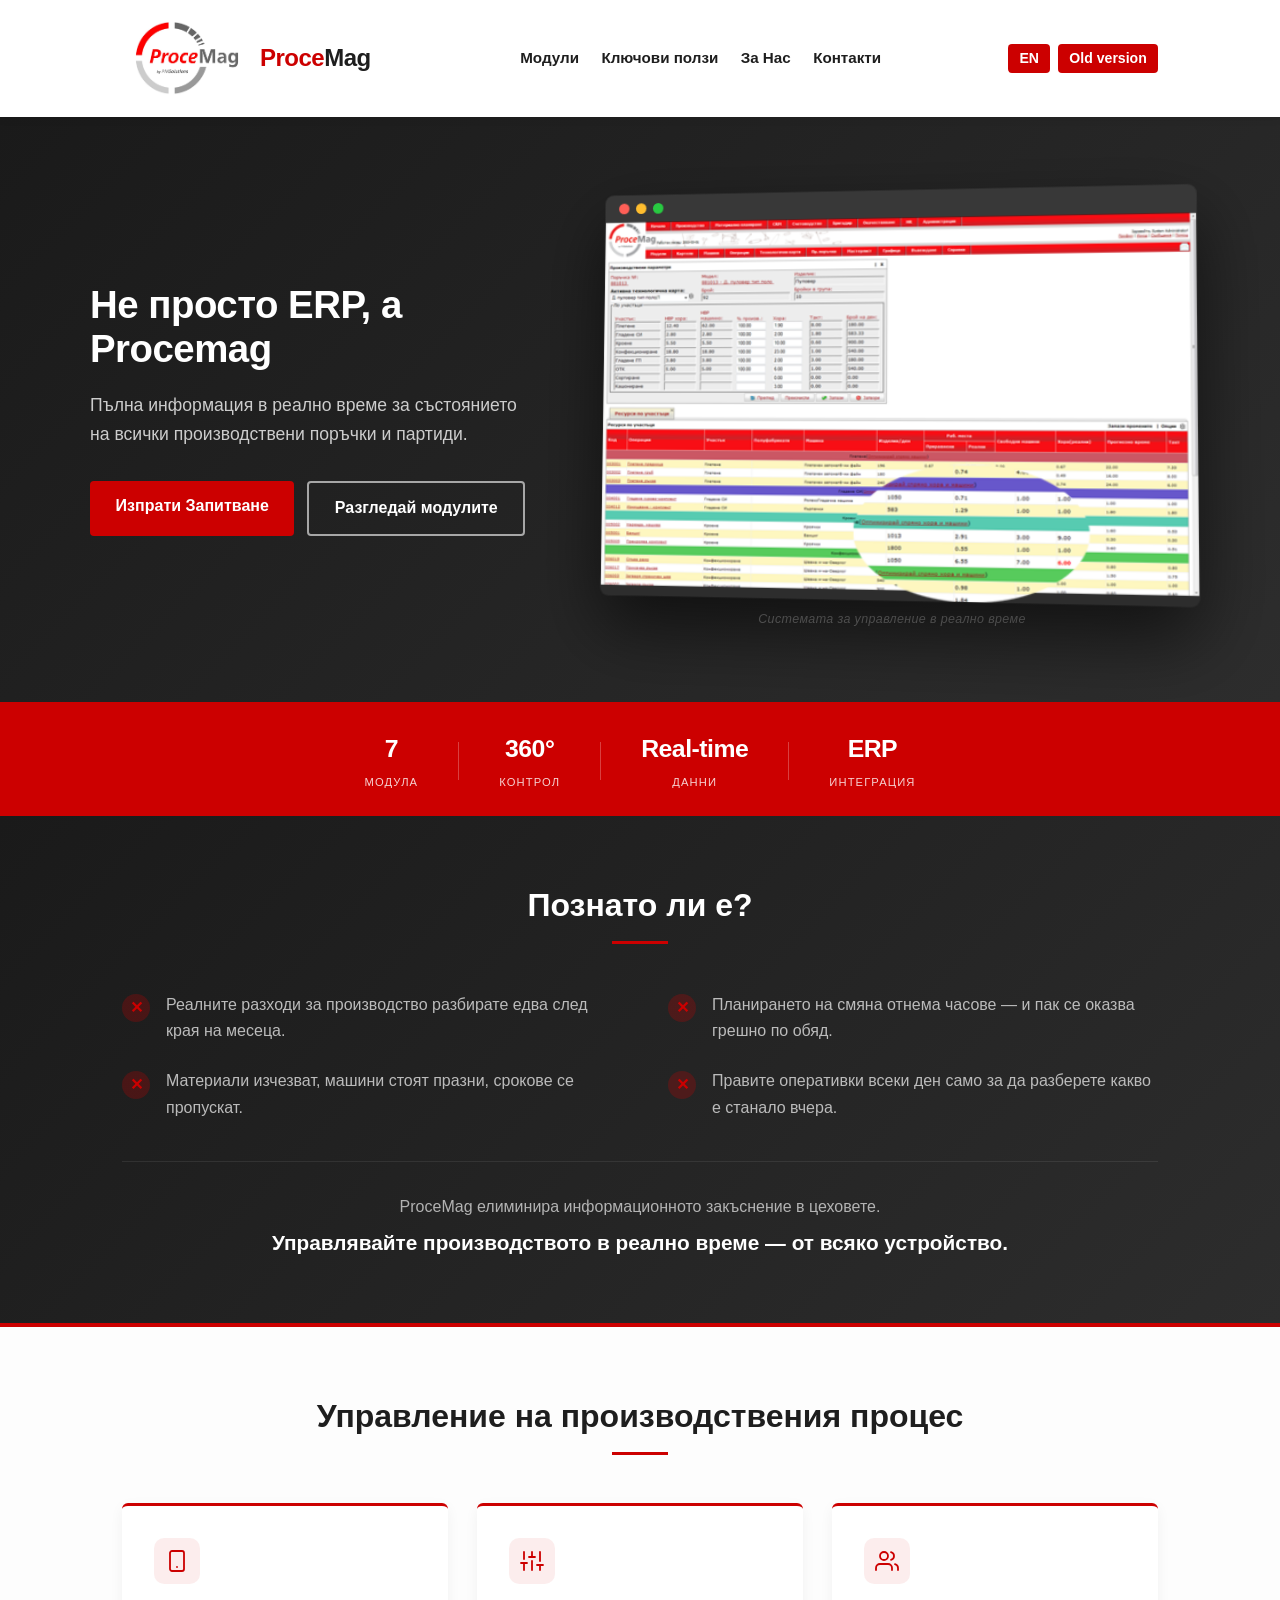
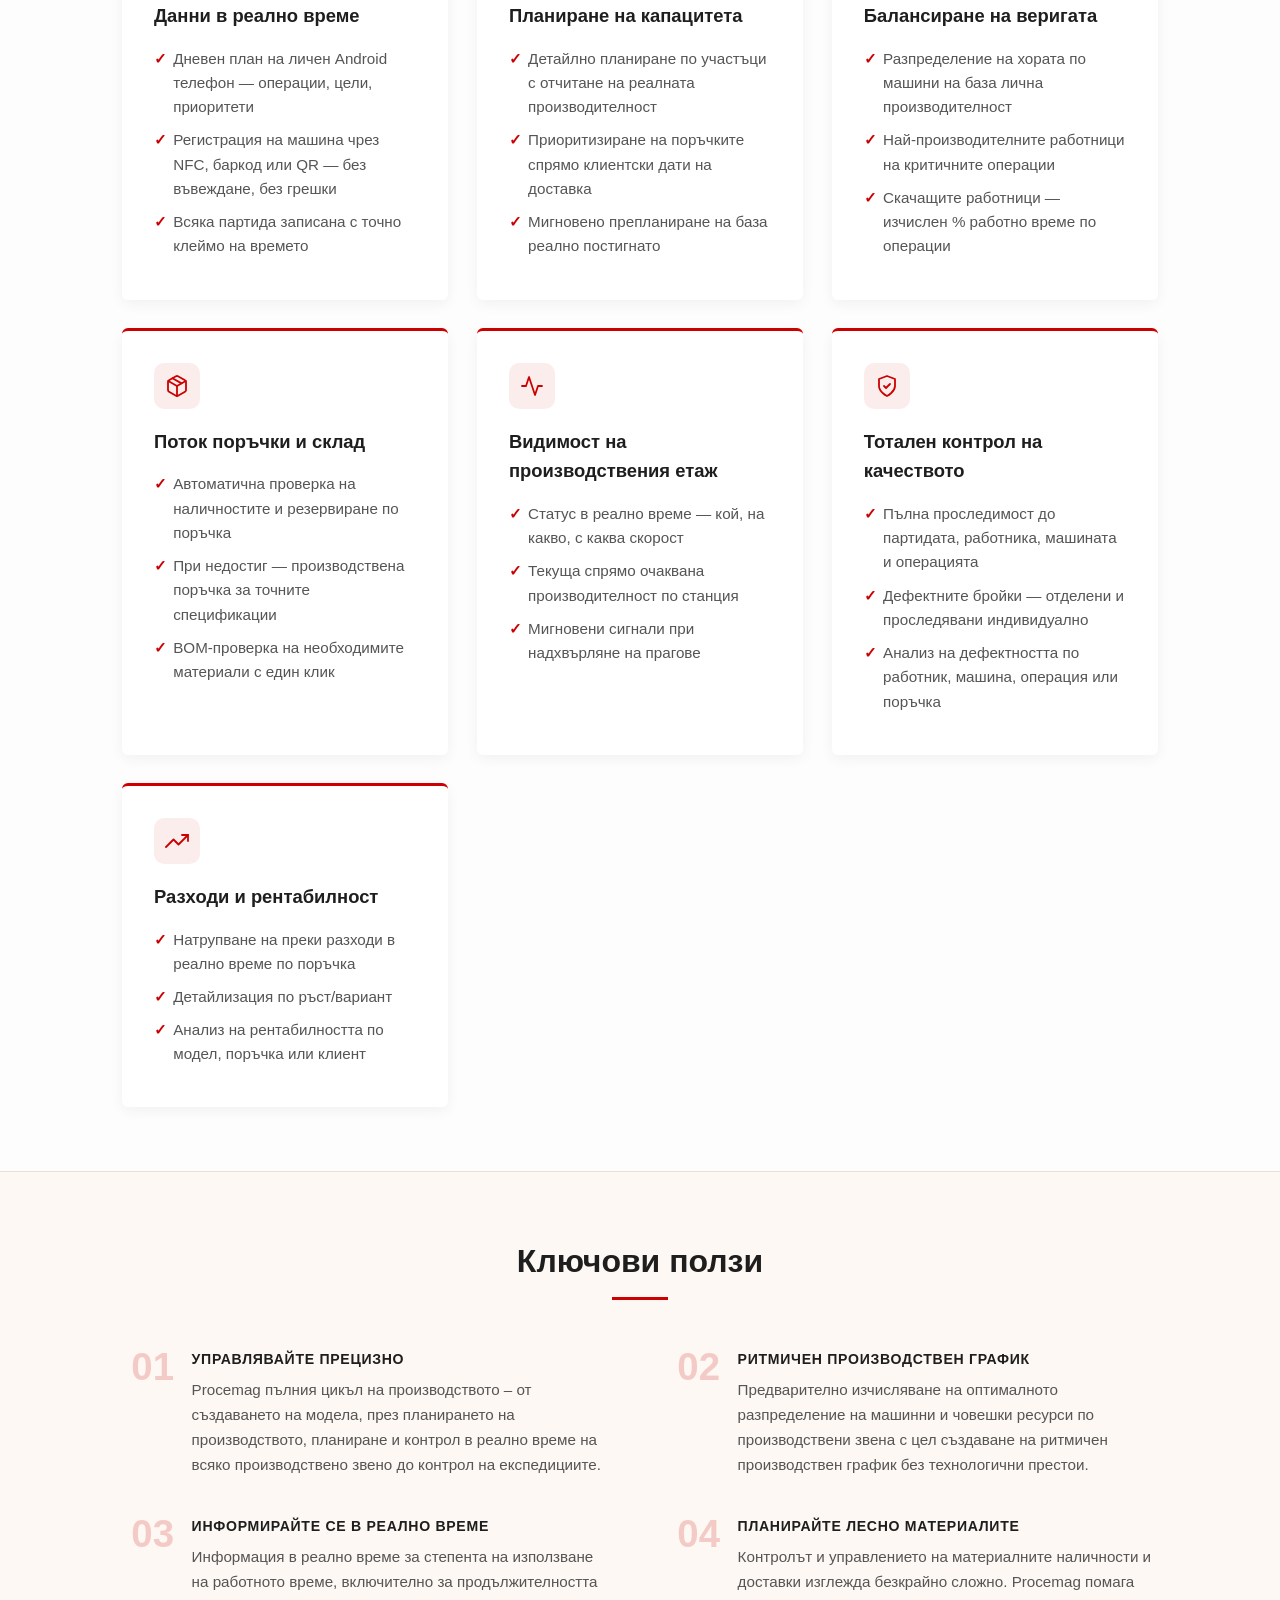
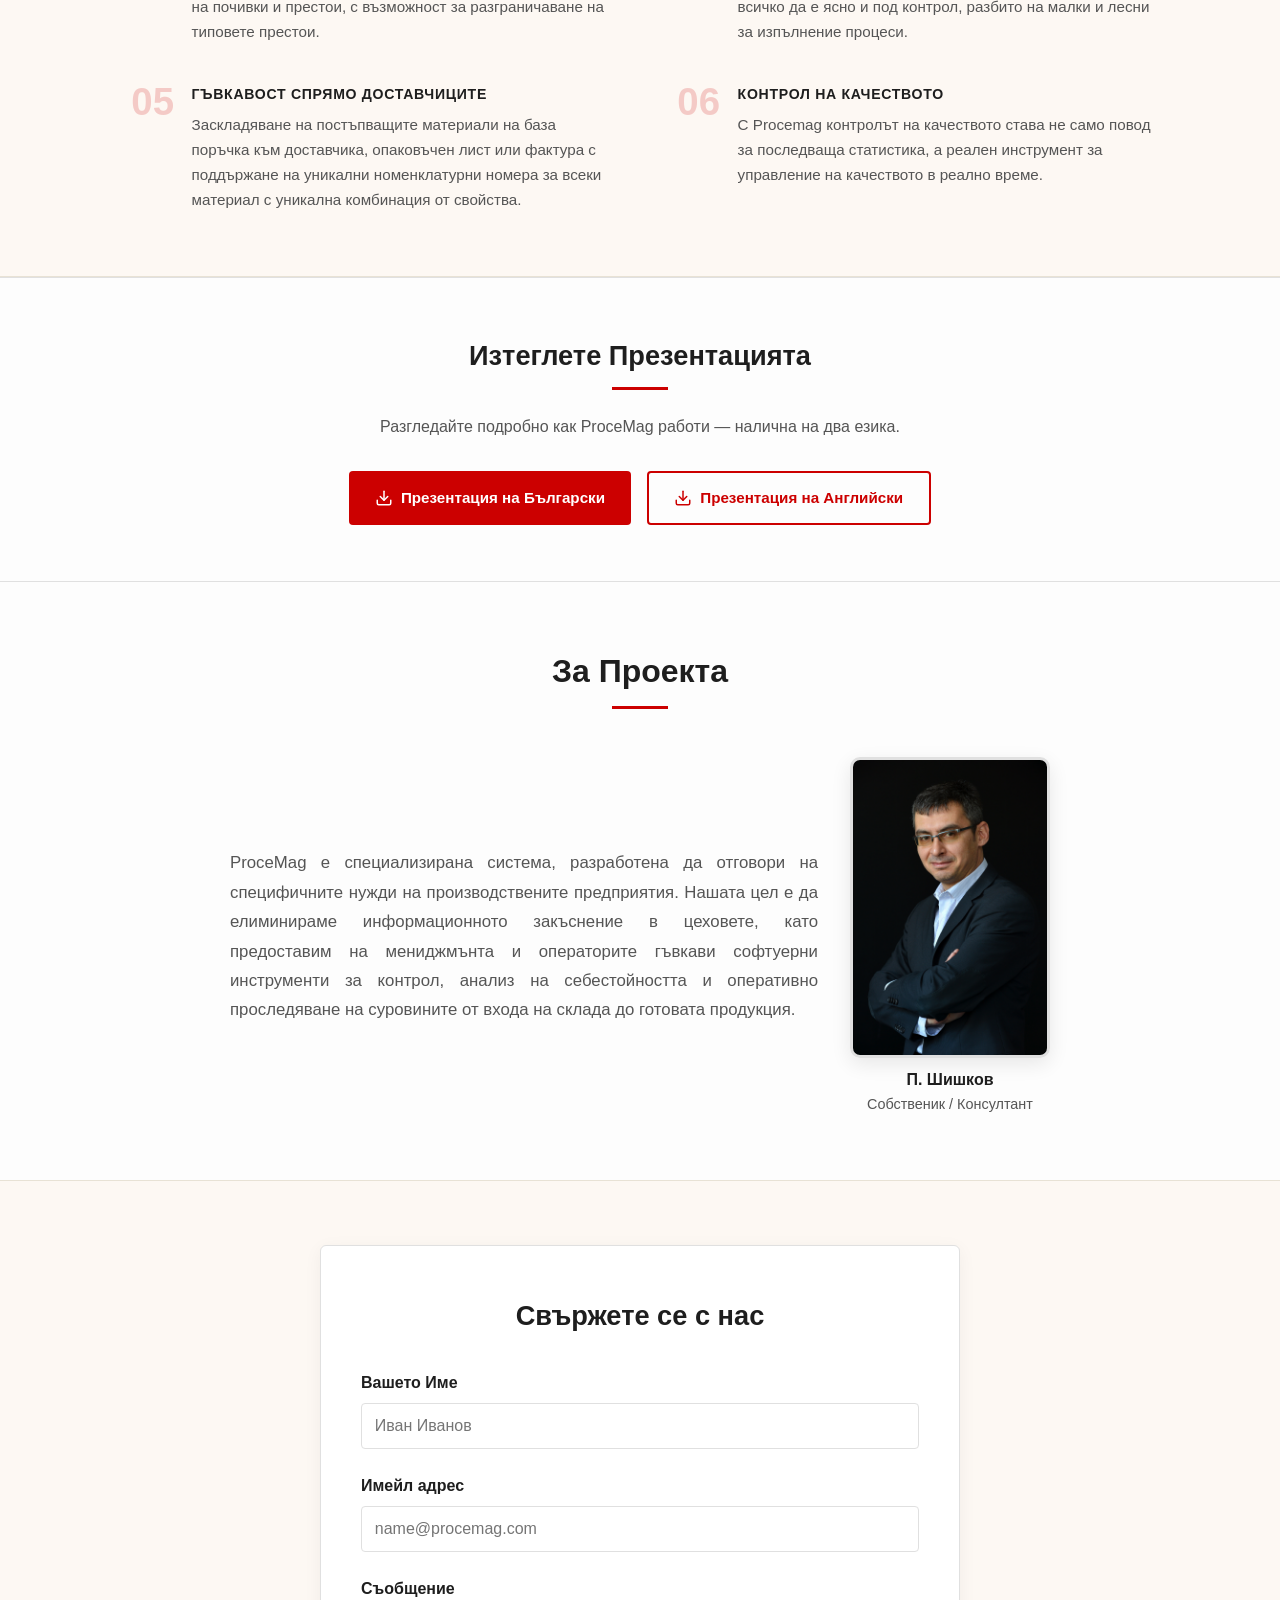
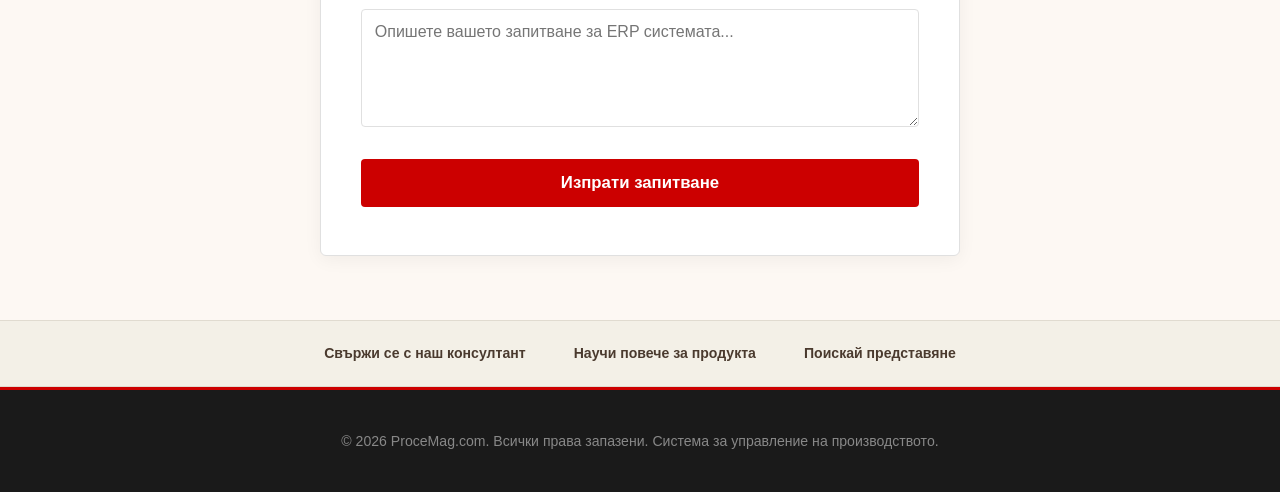
==== commit deb74315: "Fix mobile header: hide logo text, shorten Old button, tighten nav padding" ====
--- a/Index.html
+++ b/Index.html
@@ -53,6 +53,7 @@
         .logo-img  { width: 130px; height: auto; margin-right: 0.5rem; }
         .logo-text { font-size: 1.5rem; font-weight: 800; color: var(--primary); letter-spacing: -0.5px; }
         .logo-dot  { color: var(--dark); }
+        .btn-short { display: none; }
 
         nav {
             display: flex;
@@ -568,6 +569,13 @@
             nav a:last-child { border-bottom: none; }
             .hamburger { display: flex; }
 
+            /* Header */
+            .nav-container { padding: 0.7rem 1rem; }
+            .logo-text { display: none; }
+            .logo-img  { width: 110px; }
+            .btn-long  { display: none; }
+            .btn-short { display: inline; }
+
             /* Hero stacks */
             .hero-container { flex-direction: column; gap: 2.5rem; }
             .hero-text { flex: none; width: 100%; text-align: center; }
@@ -618,7 +626,7 @@
             </nav>
             <div class="nav-actions">
                 <button id="langToggle" class="btn small" aria-label="Toggle language">EN</button>
-                <button id="oldBtn"     class="btn small" aria-label="Old version">Old version</button>
+                <button id="oldBtn"     class="btn small" aria-label="Old version"><span class="btn-long">Old version</span><span class="btn-short">Old</span></button>
                 <button id="hamburgerBtn" class="hamburger" aria-label="Toggle menu">
                     <span></span><span></span><span></span>
                 </button>
